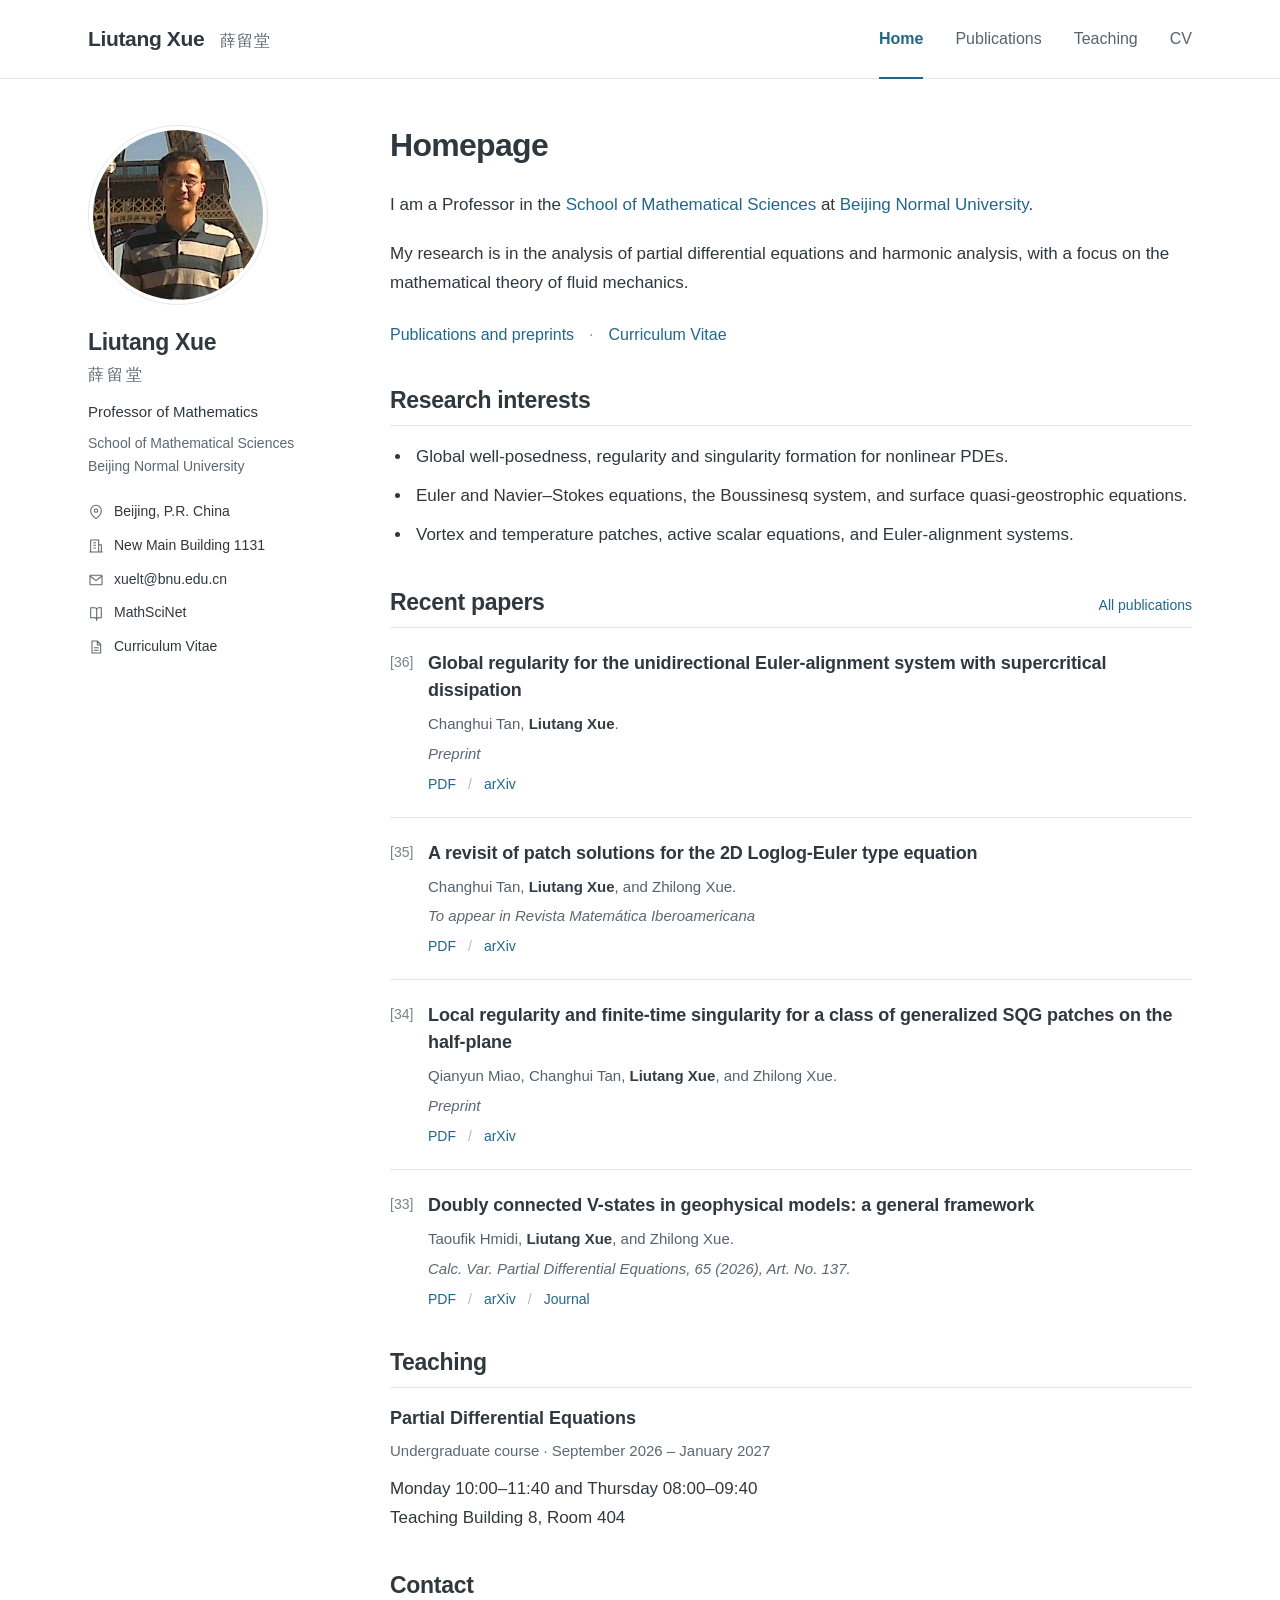
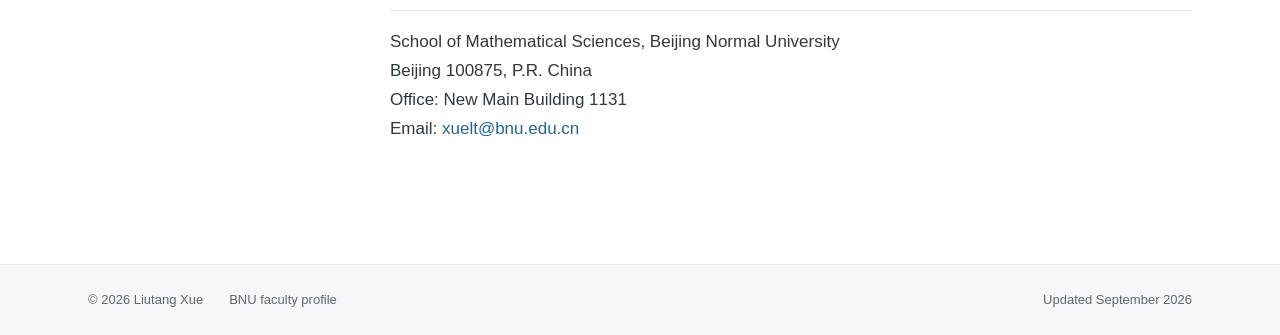
==== index.html @ 88ca73e3 "Add files via upload" ====
<!doctype html>
<html lang="en">
<head>
<meta charset="utf-8">
<meta name="viewport" content="width=device-width, initial-scale=1">
<meta name="description" content="Homepage — Liutang Xue, School of Mathematical Sciences, Beijing Normal University. Research in partial differential equations and mathematical fluid dynamics.">
<meta name="color-scheme" content="light">
<title>Homepage | Liutang Xue</title>
<link rel="icon" type="image/svg+xml" href="">
<link rel="stylesheet" href="assets/style.css">
<script src="assets/site.js" defer></script>
</head>
<body>
<a class="skip-link" href="#main">Skip to content</a>
<header class="masthead"><div class="masthead-inner">
<a class="brand" href="index.html">Liutang Xue <span lang="zh-CN">薛留堂</span></a>
<nav aria-label="Main navigation"><a href="index.html" aria-current="page">Home</a><a href="Papers.html">Publications</a><a href="index.html#teaching">Teaching</a><a href="CV.html">CV</a></nav>
</div></header>
<div class="site-layout">
<aside class="profile" aria-label="Personal information">
<img class="portrait" src="assets/xuelt.jpg" alt="Liutang Xue" width="190" height="190">
<div class="profile-copy"><h2>Liutang Xue</h2><p class="chinese-name" lang="zh-CN">薛留堂</p>
<p class="position">Professor of Mathematics</p>
<p class="affiliation"><a href="https://math.bnu.edu.cn/">School of Mathematical Sciences</a><br><a href="https://www.bnu.edu.cn/">Beijing Normal University</a></p>
<ul class="profile-links">
<li><svg class="icon" viewBox="0 0 24 24" fill="none" stroke="currentColor" stroke-width="1.6" aria-hidden="true"><path d="M20 10c0 6-8 12-8 12S4 16 4 10a8 8 0 1 1 16 0Z"/><circle cx="12" cy="10" r="2.5"/></svg><span>Beijing, P.R. China</span></li>
<li><svg class="icon" viewBox="0 0 24 24" fill="none" stroke="currentColor" stroke-width="1.6" aria-hidden="true"><path d="M4 21V3h12v18M2 21h20M16 10h4v11M8 7h4M8 11h4M8 15h4"/></svg><span>New Main Building 1131</span></li>
<li><svg class="icon" viewBox="0 0 24 24" fill="none" stroke="currentColor" stroke-width="1.6" aria-hidden="true"><rect x="3" y="5" width="18" height="14" rx="1"/><path d="m3 6 9 7 9-7"/></svg><a href="mailto:xuelt@bnu.edu.cn">xuelt@bnu.edu.cn</a></li>
<li><svg class="icon" viewBox="0 0 24 24" fill="none" stroke="currentColor" stroke-width="1.6" aria-hidden="true"><path d="M4 4h6a3 3 0 0 1 3 3v14a4 4 0 0 0-4-2H4Zm16 0h-4a3 3 0 0 0-3 3v14a4 4 0 0 1 4-2h3Z"/></svg><a href="https://mathscinet.ams.org/mathscinet/search/author.html?mrauthid=854383">MathSciNet</a></li>
<li><svg class="icon" viewBox="0 0 24 24" fill="none" stroke="currentColor" stroke-width="1.6" aria-hidden="true"><path d="M6 3h8l5 5v13H6Z M14 3v6h5M9 13h7M9 17h7"/></svg><a href="CV.html">Curriculum Vitae</a></li>
</ul></div>
</aside>
<main id="main" tabindex="-1"><h1>Homepage</h1>
<section class="intro" aria-label="Biography">
<p>I am a Professor in the <a href="https://math.bnu.edu.cn/">School of Mathematical Sciences</a> at <a href="https://www.bnu.edu.cn/">Beijing Normal University</a>.</p>
<p>My research is in the analysis of partial differential equations and harmonic analysis, with a focus on the mathematical theory of fluid mechanics.</p>
<p class="intro-links"><a href="Papers.html">Publications and preprints</a><span aria-hidden="true">·</span><a href="CV.html">Curriculum Vitae</a></p>
</section>
<section aria-labelledby="research-heading"><h2 id="research-heading">Research interests</h2>
<ul class="research-list"><li>Global well-posedness, regularity and singularity formation for nonlinear PDEs.</li><li>Euler and Navier–Stokes equations, the Boussinesq system, and surface quasi-geostrophic equations.</li><li>Vortex and temperature patches, active scalar equations, and Euler-alignment systems.</li></ul>
</section>
<section aria-labelledby="recent-heading"><div class="section-heading"><h2 id="recent-heading">Recent papers</h2><a href="Papers.html">All publications</a></div>
<ol class="papers recent-papers" reversed start="36"><li class="paper" value="36" id="paper-36">
<h3 class="paper-title">Global regularity for the unidirectional Euler-alignment system with supercritical dissipation</h3>
<p class="paper-authors">Changhui Tan, <strong>Liutang Xue</strong>.</p>
<p class="paper-journal">Preprint</p>
<p class="paper-links"><a class="file-link" href="https://arxiv.org/abs/2609.25748" data-local="papers/TX-EAS-supercrit.pdf" data-download="TX-EAS-supercrit.pdf">PDF</a><span aria-hidden="true">/</span><a href="https://arxiv.org/abs/2609.25748">arXiv</a></p>
</li><li class="paper" value="35" id="paper-35">
<h3 class="paper-title">A revisit of patch solutions for the 2D Loglog-Euler type equation</h3>
<p class="paper-authors">Changhui Tan, <strong>Liutang Xue</strong>, and Zhilong Xue.</p>
<p class="paper-journal">To appear in Revista Matemática Iberoamericana</p>
<p class="paper-links"><a class="file-link" href="https://arxiv.org/pdf/2510.18759" data-local="papers/TXX-LoglogEuler-patch.pdf" data-download="TXX-LoglogEuler-patch.pdf">PDF</a><span aria-hidden="true">/</span><a href="https://arxiv.org/abs/2510.18759">arXiv</a></p>
</li><li class="paper" value="34" id="paper-34">
<h3 class="paper-title">Local regularity and finite-time singularity for a class of generalized SQG patches on the half-plane</h3>
<p class="paper-authors">Qianyun Miao, Changhui Tan, <strong>Liutang Xue</strong>, and Zhilong Xue.</p>
<p class="paper-journal">Preprint</p>
<p class="paper-links"><a class="file-link" href="https://arxiv.org/pdf/2410.19273" data-local="papers/MTXX-gSQGpatch.pdf" data-download="MTXX-gSQGpatch.pdf">PDF</a><span aria-hidden="true">/</span><a href="https://arxiv.org/abs/2410.19273">arXiv</a></p>
</li><li class="paper" value="33" id="paper-33">
<h3 class="paper-title">Doubly connected V-states in geophysical models: a general framework</h3>
<p class="paper-authors">Taoufik Hmidi, <strong>Liutang Xue</strong>, and Zhilong Xue.</p>
<p class="paper-journal">Calc. Var. Partial Differential Equations, 65 (2026), Art. No. 137.</p>
<p class="paper-links"><a class="file-link" href="https://arxiv.org/pdf/2504.08143" data-local="papers/HXX-doubVstates.pdf" data-download="HXX-doubVstates.pdf">PDF</a><span aria-hidden="true">/</span><a href="https://arxiv.org/abs/2504.08143">arXiv</a><span aria-hidden="true">/</span><a href="https://link.springer.com/article/10.1007/s00526-026-03295-4">Journal</a></p>
</li></ol></section>
<section id="teaching" aria-labelledby="teaching-heading"><h2 id="teaching-heading">Teaching</h2>
<h3 class="course-title">Partial Differential Equations</h3><p class="course-meta">Undergraduate course · September 2026 – January 2027</p>
<p>Monday 10:00–11:40 and Thursday 08:00–09:40<br>Teaching Building 8, Room 404</p>
</section>
<section aria-labelledby="contact-heading"><h2 id="contact-heading">Contact</h2><p>School of Mathematical Sciences, Beijing Normal University<br>Beijing 100875, P.R. China<br>Office: New Main Building 1131<br>Email: <a href="mailto:xuelt@bnu.edu.cn">xuelt@bnu.edu.cn</a></p></section></main>
</div>
<footer class="site-footer"><div><span>© 2026 Liutang Xue</span><a href="https://math.bnu.edu.cn/jzg/szdw/xy/715f042432404a1d8bb5d728465e90d0.htm">BNU faculty profile</a><span>Updated September 2026</span></div></footer>
</body></html>
---- assets/style.css ----
/* Academic homepage. No external fonts or style dependencies. */
:root{--ink:#30383f;--muted:#5e6871;--link:#21678b;--rule:#e4e8eb;--soft:#f5f7f8;--width:1160px}
*{box-sizing:border-box}html{scroll-behavior:smooth;scroll-padding-top:30px}body{margin:0;color:var(--ink);background:#fff;font:17px/1.7 -apple-system,BlinkMacSystemFont,"Segoe UI",Arial,"Noto Sans",sans-serif;overflow-wrap:break-word}
a{color:var(--link);text-decoration:none;text-underline-offset:3px}a:hover{text-decoration:underline}a:focus-visible{outline:2px solid var(--link);outline-offset:4px}strong{font-weight:650}
.skip-link{position:fixed;left:16px;top:-90px;z-index:10;background:#fff;padding:8px 14px;border:1px solid var(--link)}.skip-link:focus{top:10px}
.masthead{border-bottom:1px solid var(--rule)}.masthead-inner{max-width:var(--width);margin:auto;min-height:78px;display:flex;align-items:center;gap:50px;padding:12px 28px}.brand{color:var(--ink);font-size:21px;letter-spacing:-.35px;font-weight:700;white-space:nowrap}.brand span{font-size:16px;font-weight:400;color:var(--muted);margin-left:10px;letter-spacing:1px}.masthead nav{display:flex;gap:32px;margin-left:auto;align-items:center}.masthead nav a{font-size:16px;color:#58636d;position:relative;padding:8px 0;white-space:nowrap}.masthead nav a[aria-current]{color:var(--link);font-weight:650}.masthead nav a[aria-current]:after{content:"";position:absolute;bottom:-18px;left:0;right:0;height:2px;background:var(--link)}
.site-layout{max-width:var(--width);margin:46px auto 72px;display:grid;grid-template-columns:235px minmax(0,1fr);gap:67px;padding:0 28px;min-height:calc(100vh - 278px)}.profile{align-self:start;position:sticky;top:30px}.portrait{width:180px;height:180px;object-fit:cover;object-position:center 32%;border-radius:50%;display:block;margin:0 0 23px;border:1px solid var(--rule);padding:4px;background:#fff}.profile h2{font-size:23px;line-height:1.3;font-weight:700;letter-spacing:-.3px;margin:0 0 3px;border:0;padding:0}.chinese-name{font-size:16px;letter-spacing:3px;color:var(--muted);margin:0 0 13px}.position{font-size:15px;line-height:1.5;margin:0 0 8px}.affiliation{font-size:14px;line-height:1.7;margin:0 0 22px}.affiliation a{color:var(--muted)}.profile-links{padding:0;margin:0;list-style:none;font-size:14px;line-height:1.55}.profile-links li{display:flex;gap:10px;align-items:flex-start;margin:12px 0}.profile-links a{color:var(--ink)}.icon{width:16px;height:16px;flex-shrink:0;margin-top:3px;color:var(--muted)}
main{min-width:0;padding-bottom:30px}h1{font-size:32px;line-height:1.25;font-weight:700;letter-spacing:-.7px;margin:0 0 26px}h2{font-size:23px;line-height:1.4;letter-spacing:-.3px;margin:36px 0 17px;font-weight:650;padding-bottom:9px;border-bottom:1px solid var(--rule)}h3{font-size:18px;line-height:1.55}p{margin:0 0 18px}.intro p{margin-bottom:20px}.intro-links{display:flex;gap:15px;flex-wrap:wrap;font-size:16px;padding-top:3px}.intro-links span{color:#8e979d}.research-list{padding-left:22px;margin:0}.research-list li{padding-left:4px;margin:10px 0}.section-heading{display:flex;align-items:baseline;gap:20px;border-bottom:1px solid var(--rule);margin:36px 0 22px;padding-bottom:9px}.section-heading h2{border:0;margin:0;padding:0}.section-heading>a{margin-left:auto;font-size:14px;white-space:nowrap}
.papers{list-style:none;counter-reset:none;padding:0;margin:0}.paper{position:relative;padding:0 0 22px 38px;margin-bottom:22px;border-bottom:1px solid var(--rule)}.paper:before{content:"[" attr(value) "]";position:absolute;left:0;top:1px;font:14px/1.65 "Segoe UI",Arial,sans-serif;color:#78828a;font-variant-numeric:tabular-nums}.paper-title{font-size:18px;letter-spacing:-.12px;line-height:1.5;font-weight:600;margin:0 0 8px}.paper-authors{font-size:15px;line-height:1.65;margin:0 0 5px;color:#55616b}.paper-authors strong{color:#343c43}.paper-journal{font-size:15px;line-height:1.6;color:var(--muted);font-style:italic;margin:0 0 8px}.paper-links{font-size:14px;line-height:1.5;display:flex;flex-wrap:wrap;gap:12px;margin:0}.paper-links>span{color:#b2bac0}.paper:last-child{margin-bottom:0}.recent-papers .paper:last-child{border:0;padding-bottom:0}.page-intro{margin-bottom:32px;font-size:16px}.course-title{margin:0 0 5px;font-size:18px}.course-meta{font-size:15px;color:var(--muted);margin-bottom:12px}#teaching{scroll-margin-top:28px}.cv-intro{font-size:18px;line-height:1.9}.cv-intro span{font-size:16px;margin-left:7px}.download-link{display:inline-flex;align-items:center;gap:10px;border:1px solid #b3c9d5;border-radius:3px;padding:10px 16px;font-size:16px;margin:10px 0 4px}.download-link .icon{color:var(--link);margin:0}.download-link:hover{background:var(--soft)}.back-top{margin-top:30px;font-size:15px}
.site-footer{border-top:1px solid var(--rule);background:var(--soft);font-size:13px;color:var(--muted)}.site-footer>div{max-width:var(--width);margin:auto;padding:24px 28px;display:flex;gap:26px;flex-wrap:wrap}.site-footer>div>span:last-child{margin-left:auto}.site-footer a{color:var(--muted)}
@media(min-width:1450px){:root{--width:1220px}.site-layout{gap:84px;grid-template-columns:240px minmax(0,1fr)}}
@media(max-width:850px){.masthead-inner{gap:15px;flex-wrap:wrap;padding:17px 24px}.masthead nav{gap:24px}.brand span{display:none}.site-layout{grid-template-columns:195px minmax(0,1fr);gap:35px;padding:0 24px}.portrait{width:155px;height:155px}.profile h2{font-size:21px}.affiliation{font-size:14px}body{font-size:16px}.masthead nav a[aria-current]:after{bottom:-17px}}
@media(max-width:650px){.masthead-inner{padding:15px 22px 10px;display:block}.brand{font-size:21px}.brand span{display:inline}.masthead nav{margin-top:10px;gap:25px}.masthead nav a{font-size:15px;padding-bottom:6px}.masthead nav a[aria-current]:after{bottom:-10px}.site-layout{display:block;padding:0 22px;margin-top:28px;margin-bottom:30px}.profile{position:static;display:flex;gap:21px;border-bottom:1px solid var(--rule);padding-bottom:27px;margin-bottom:31px}.portrait{width:90px;height:90px;padding:2px;margin:2px 0 0}.profile-copy{min-width:0;flex:1}.profile h2{font-size:21px}.chinese-name{font-size:14px;margin-bottom:9px}.position{font-size:14px}.affiliation{margin-bottom:12px}.profile-links{font-size:14px}.profile-links li{margin:8px 0}.profile-links li:first-child,.profile-links li:nth-child(2){display:none}h1{font-size:28px;margin-bottom:22px}h2{font-size:22px;margin-top:30px}.section-heading{margin-top:30px}.section-heading h2{font-size:21px}.section-heading>a{font-size:14px}.paper{padding-left:31px}.paper-title{font-size:17px}.paper-authors,.paper-journal{font-size:14px}.intro-links{gap:10px;font-size:15px}.site-footer>div{padding:20px 22px;gap:7px 20px}.site-footer>div>span:last-child{margin-left:0;width:100%}}
@media(prefers-reduced-motion:reduce){html{scroll-behavior:auto}}
@media print{.masthead,.profile,.site-footer,.skip-link,.back-top{display:none}.site-layout{display:block;margin:0;padding:0}main{max-width:none}body{font-size:11pt}.paper{break-inside:avoid}.paper-title{font-size:12pt}.paper-authors,.paper-journal,.paper-links{font-size:10pt}h1{font-size:22pt}a{color:#222}.paper-links{display:block}.paper-links a{margin-right:12px}.paper-links span{display:none}}
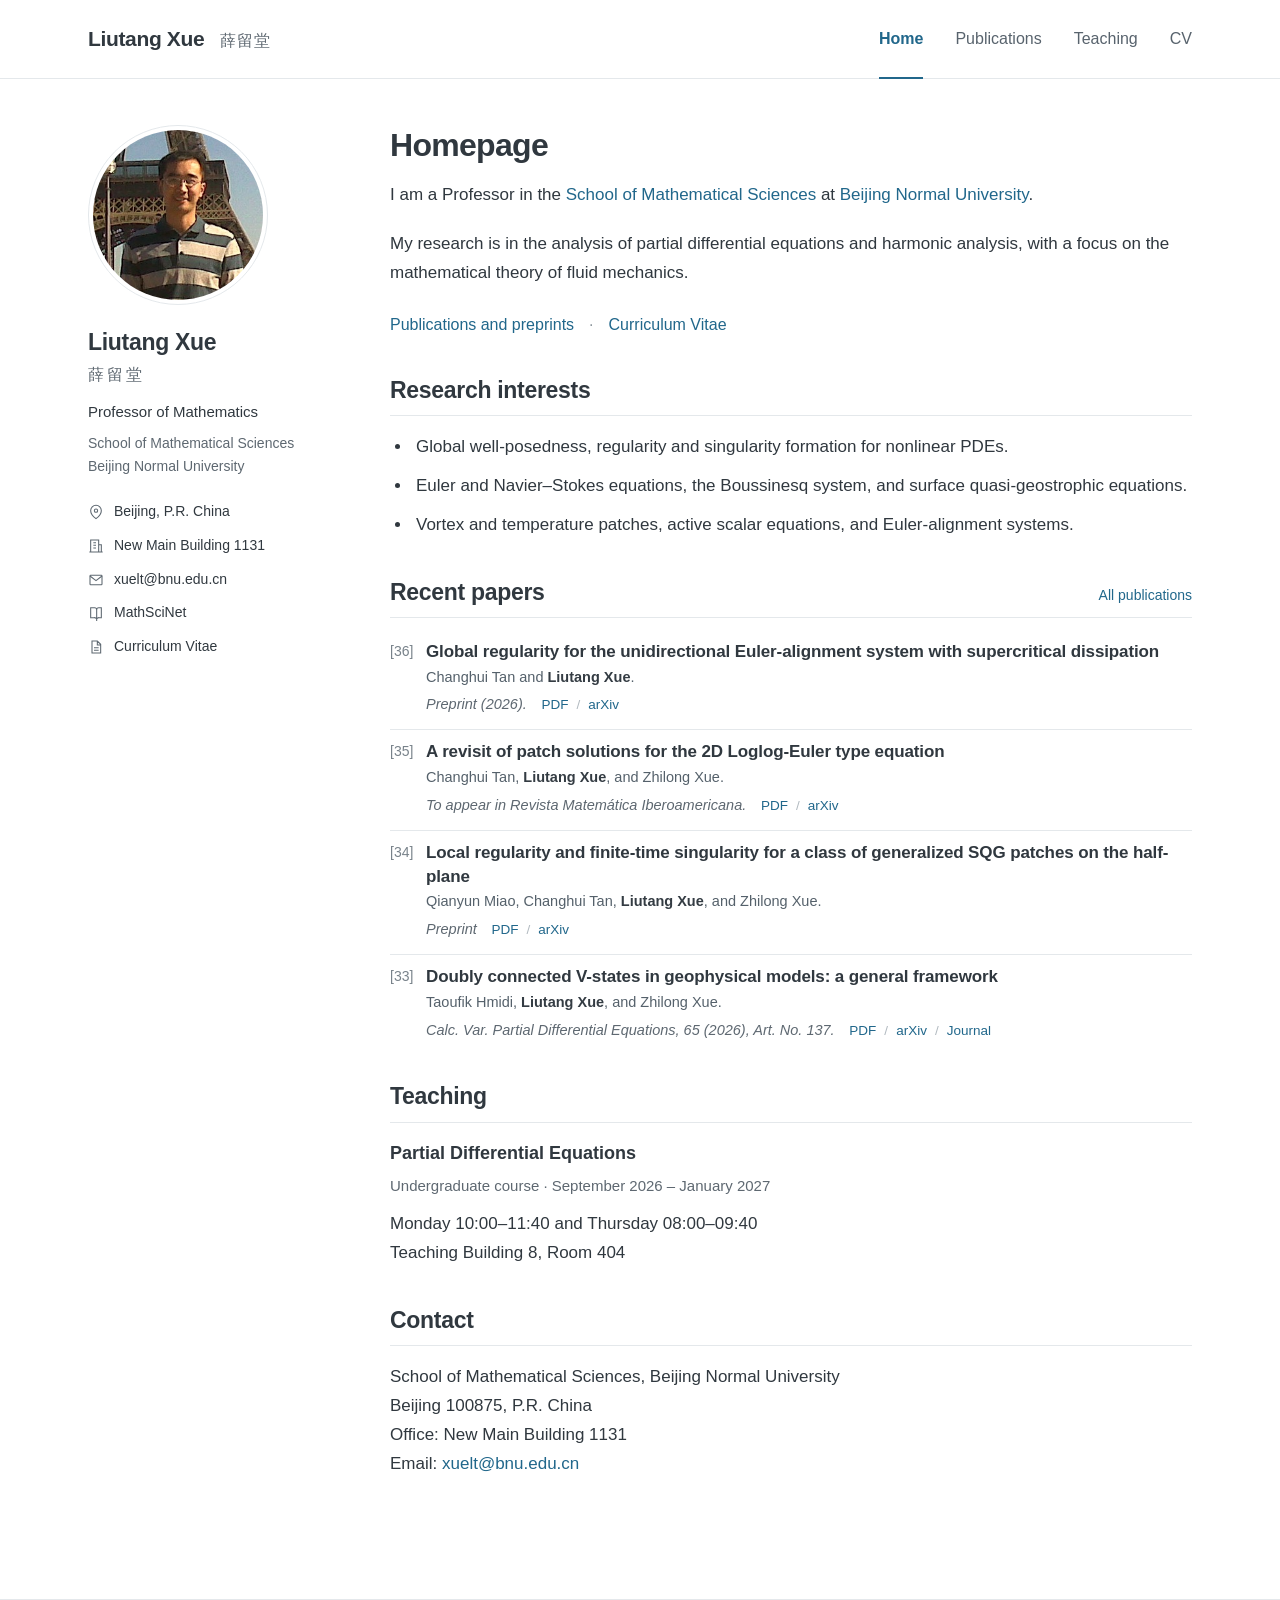
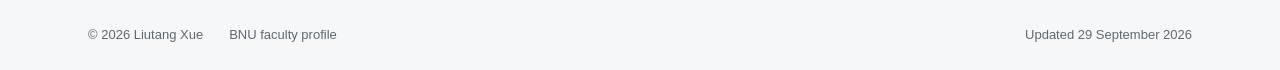
==== commit 438d6c0a: "Add files via upload" ====
--- a/index.html
+++ b/index.html
@@ -6,10 +6,33 @@
 <meta name="description" content="Homepage — Liutang Xue, School of Mathematical Sciences, Beijing Normal University. Research in partial differential equations and mathematical fluid dynamics.">
 <meta name="color-scheme" content="light">
 <title>Homepage | Liutang Xue</title>
-<link rel="icon" type="image/svg+xml" href="">
+<link rel="icon" type="image/svg+xml" href="data:image/svg+xml,%3Csvg%20xmlns%3D%22http%3A//www.w3.org/2000/svg%22%20viewBox%3D%220%200%2064%2064%22%3E%3Crect%20width%3D%2264%22%20height%3D%2264%22%20rx%3D%2212%22%20fill%3D%22%231e4662%22/%3E%3Ctext%20x%3D%2232%22%20y%3D%2243%22%20text-anchor%3D%22middle%22%20font-family%3D%22Georgia%2Cserif%22%20font-size%3D%2235%22%20fill%3D%22white%22%3ELX%3C/text%3E%3C/svg%3E">
 <link rel="stylesheet" href="assets/style.css">
-<script src="assets/site.js" defer></script>
-</head>
+<style id="compact-publications">
+/* Shared publication layout, embedded so only these two HTML files need replacing. */
+#main > h1 { margin-bottom: 16px; }
+#main > .page-intro { margin-bottom: 22px; }
+.papers .paper { padding: 0 0 10px 36px; margin-bottom: 10px; }
+.papers .paper-title { font-size: 17px; line-height: 1.4; margin: 0 0 3px; }
+.papers .paper-authors { font-size: 14.5px; line-height: 1.5; margin: 0 0 2px; }
+.papers .paper-journal { display: inline; font-size: 14.5px; line-height: 1.5; margin: 0; }
+.papers .paper-links { display: inline-flex; flex-wrap: wrap; align-items: baseline; gap: 8px; font-size: 13.5px; line-height: 1.5; margin: 0 0 0 10px; }
+.papers .paper-links a { white-space: nowrap; }
+.papers .paper::before { top: 0; line-height: 1.7; }
+.papers .paper:last-child { margin-bottom: 0; }
+.recent-papers .paper:last-child { padding-bottom: 0; border: 0; }
+@media (max-width: 650px) {
+  .papers .paper { padding-left: 31px; }
+  .papers .paper-title { font-size: 16px; }
+  .papers .paper-authors, .papers .paper-journal { font-size: 14px; }
+  .papers .paper-links { font-size: 13px; }
+}
+@media print {
+  .papers .paper { padding-bottom: 8px; margin-bottom: 8px; }
+  .papers .paper-title { font-size: 11pt; }
+  .papers .paper-authors, .papers .paper-journal, .papers .paper-links { font-size: 10pt; }
+}
+</style></head>
 <body>
 <a class="skip-link" href="#main">Skip to content</a>
 <header class="masthead"><div class="masthead-inner">
@@ -23,18 +46,18 @@
 <p class="position">Professor of Mathematics</p>
 <p class="affiliation"><a href="https://math.bnu.edu.cn/">School of Mathematical Sciences</a><br><a href="https://www.bnu.edu.cn/">Beijing Normal University</a></p>
 <ul class="profile-links">
-<li><svg class="icon" viewBox="0 0 24 24" fill="none" stroke="currentColor" stroke-width="1.6" aria-hidden="true"><path d="M20 10c0 6-8 12-8 12S4 16 4 10a8 8 0 1 1 16 0Z"/><circle cx="12" cy="10" r="2.5"/></svg><span>Beijing, P.R. China</span></li>
-<li><svg class="icon" viewBox="0 0 24 24" fill="none" stroke="currentColor" stroke-width="1.6" aria-hidden="true"><path d="M4 21V3h12v18M2 21h20M16 10h4v11M8 7h4M8 11h4M8 15h4"/></svg><span>New Main Building 1131</span></li>
-<li><svg class="icon" viewBox="0 0 24 24" fill="none" stroke="currentColor" stroke-width="1.6" aria-hidden="true"><rect x="3" y="5" width="18" height="14" rx="1"/><path d="m3 6 9 7 9-7"/></svg><a href="mailto:xuelt@bnu.edu.cn">xuelt@bnu.edu.cn</a></li>
-<li><svg class="icon" viewBox="0 0 24 24" fill="none" stroke="currentColor" stroke-width="1.6" aria-hidden="true"><path d="M4 4h6a3 3 0 0 1 3 3v14a4 4 0 0 0-4-2H4Zm16 0h-4a3 3 0 0 0-3 3v14a4 4 0 0 1 4-2h3Z"/></svg><a href="https://mathscinet.ams.org/mathscinet/search/author.html?mrauthid=854383">MathSciNet</a></li>
-<li><svg class="icon" viewBox="0 0 24 24" fill="none" stroke="currentColor" stroke-width="1.6" aria-hidden="true"><path d="M6 3h8l5 5v13H6Z M14 3v6h5M9 13h7M9 17h7"/></svg><a href="CV.html">Curriculum Vitae</a></li>
+<li><svg class="icon" fill="none" stroke="currentColor" stroke-width="1.6" aria-hidden="true" viewBox="0 0 24 24"><path d="M20 10c0 6-8 12-8 12S4 16 4 10a8 8 0 1 1 16 0Z"></path><circle cx="12" cy="10" r="2.5"></circle></svg><span>Beijing, P.R. China</span></li>
+<li><svg class="icon" fill="none" stroke="currentColor" stroke-width="1.6" aria-hidden="true" viewBox="0 0 24 24"><path d="M4 21V3h12v18M2 21h20M16 10h4v11M8 7h4M8 11h4M8 15h4"></path></svg><span>New Main Building 1131</span></li>
+<li><svg class="icon" fill="none" stroke="currentColor" stroke-width="1.6" aria-hidden="true" viewBox="0 0 24 24"><rect x="3" y="5" width="18" height="14" rx="1"></rect><path d="m3 6 9 7 9-7"></path></svg><a href="mailto:xuelt@bnu.edu.cn">xuelt@bnu.edu.cn</a></li>
+<li><svg class="icon" fill="none" stroke="currentColor" stroke-width="1.6" aria-hidden="true" viewBox="0 0 24 24"><path d="M4 4h6a3 3 0 0 1 3 3v14a4 4 0 0 0-4-2H4Zm16 0h-4a3 3 0 0 0-3 3v14a4 4 0 0 1 4-2h3Z"></path></svg><a href="https://mathscinet.ams.org/mathscinet/search/author.html?mrauthid=854383">MathSciNet</a></li>
+<li><svg class="icon" fill="none" stroke="currentColor" stroke-width="1.6" aria-hidden="true" viewBox="0 0 24 24"><path d="M6 3h8l5 5v13H6Z M14 3v6h5M9 13h7M9 17h7"></path></svg><a href="files/xue_cv.pdf" target="_blank" rel="noopener" aria-label="Curriculum Vitae (PDF)">Curriculum Vitae</a></li>
 </ul></div>
 </aside>
 <main id="main" tabindex="-1"><h1>Homepage</h1>
 <section class="intro" aria-label="Biography">
 <p>I am a Professor in the <a href="https://math.bnu.edu.cn/">School of Mathematical Sciences</a> at <a href="https://www.bnu.edu.cn/">Beijing Normal University</a>.</p>
 <p>My research is in the analysis of partial differential equations and harmonic analysis, with a focus on the mathematical theory of fluid mechanics.</p>
-<p class="intro-links"><a href="Papers.html">Publications and preprints</a><span aria-hidden="true">·</span><a href="CV.html">Curriculum Vitae</a></p>
+<p class="intro-links"><a href="Papers.html">Publications and preprints</a><span aria-hidden="true">·</span><a href="files/xue_cv.pdf" target="_blank" rel="noopener" aria-label="Curriculum Vitae (PDF)">Curriculum Vitae</a></p>
 </section>
 <section aria-labelledby="research-heading"><h2 id="research-heading">Research interests</h2>
 <ul class="research-list"><li>Global well-posedness, regularity and singularity formation for nonlinear PDEs.</li><li>Euler and Navier–Stokes equations, the Boussinesq system, and surface quasi-geostrophic equations.</li><li>Vortex and temperature patches, active scalar equations, and Euler-alignment systems.</li></ul>
@@ -42,30 +65,34 @@
 <section aria-labelledby="recent-heading"><div class="section-heading"><h2 id="recent-heading">Recent papers</h2><a href="Papers.html">All publications</a></div>
 <ol class="papers recent-papers" reversed start="36"><li class="paper" value="36" id="paper-36">
 <h3 class="paper-title">Global regularity for the unidirectional Euler-alignment system with supercritical dissipation</h3>
-<p class="paper-authors">Changhui Tan, <strong>Liutang Xue</strong>.</p>
-<p class="paper-journal">Preprint</p>
-<p class="paper-links"><a class="file-link" href="https://arxiv.org/abs/2609.25748" data-local="papers/TX-EAS-supercrit.pdf" data-download="TX-EAS-supercrit.pdf">PDF</a><span aria-hidden="true">/</span><a href="https://arxiv.org/abs/2609.25748">arXiv</a></p>
-</li><li class="paper" value="35" id="paper-35">
+<p class="paper-authors">Changhui Tan and <strong>Liutang Xue</strong>.</p>
+<p class="paper-journal">Preprint (2026).</p>
+<p class="paper-links"><a class="file-link" href="papers/TX-EAS-supercrit.pdf" target="_blank" rel="noopener" aria-label="PDF: Global regularity for the unidirectional Euler-alignment system with supercritical dissipation">PDF</a> <span aria-hidden="true">/</span> <a href="https://arxiv.org/abs/2609.25748">arXiv</a> </p>
+</li>
+<li class="paper" value="35" id="paper-35">
 <h3 class="paper-title">A revisit of patch solutions for the 2D Loglog-Euler type equation</h3>
 <p class="paper-authors">Changhui Tan, <strong>Liutang Xue</strong>, and Zhilong Xue.</p>
-<p class="paper-journal">To appear in Revista Matemática Iberoamericana</p>
-<p class="paper-links"><a class="file-link" href="https://arxiv.org/pdf/2510.18759" data-local="papers/TXX-LoglogEuler-patch.pdf" data-download="TXX-LoglogEuler-patch.pdf">PDF</a><span aria-hidden="true">/</span><a href="https://arxiv.org/abs/2510.18759">arXiv</a></p>
-</li><li class="paper" value="34" id="paper-34">
+<p class="paper-journal">To appear in Revista Matemática Iberoamericana.</p>
+<p class="paper-links"><a class="file-link" href="papers/TXX-LoglogEuler-patch.pdf" target="_blank" rel="noopener" aria-label="PDF: A revisit of patch solutions for the 2D Loglog-Euler type equation">PDF</a> <span aria-hidden="true">/</span> <a href="https://arxiv.org/abs/2510.18759">arXiv</a> </p>
+</li>
+<li class="paper" value="34" id="paper-34">
 <h3 class="paper-title">Local regularity and finite-time singularity for a class of generalized SQG patches on the half-plane</h3>
 <p class="paper-authors">Qianyun Miao, Changhui Tan, <strong>Liutang Xue</strong>, and Zhilong Xue.</p>
 <p class="paper-journal">Preprint</p>
-<p class="paper-links"><a class="file-link" href="https://arxiv.org/pdf/2410.19273" data-local="papers/MTXX-gSQGpatch.pdf" data-download="MTXX-gSQGpatch.pdf">PDF</a><span aria-hidden="true">/</span><a href="https://arxiv.org/abs/2410.19273">arXiv</a></p>
-</li><li class="paper" value="33" id="paper-33">
+<p class="paper-links"><a class="file-link" href="papers/MTXX-gSQGpatch.pdf" target="_blank" rel="noopener" aria-label="PDF: Local regularity and finite-time singularity for a class of generalized SQG patches on the half-plane">PDF</a> <span aria-hidden="true">/</span> <a href="https://arxiv.org/abs/2410.19273">arXiv</a> </p>
+</li>
+<li class="paper" value="33" id="paper-33">
 <h3 class="paper-title">Doubly connected V-states in geophysical models: a general framework</h3>
 <p class="paper-authors">Taoufik Hmidi, <strong>Liutang Xue</strong>, and Zhilong Xue.</p>
 <p class="paper-journal">Calc. Var. Partial Differential Equations, 65 (2026), Art. No. 137.</p>
-<p class="paper-links"><a class="file-link" href="https://arxiv.org/pdf/2504.08143" data-local="papers/HXX-doubVstates.pdf" data-download="HXX-doubVstates.pdf">PDF</a><span aria-hidden="true">/</span><a href="https://arxiv.org/abs/2504.08143">arXiv</a><span aria-hidden="true">/</span><a href="https://link.springer.com/article/10.1007/s00526-026-03295-4">Journal</a></p>
-</li></ol></section>
+<p class="paper-links"><a class="file-link" href="papers/HXX-doubVstates.pdf" target="_blank" rel="noopener" aria-label="PDF: Doubly connected V-states in geophysical models: a general framework">PDF</a> <span aria-hidden="true">/</span> <a href="https://arxiv.org/abs/2504.08143">arXiv</a> <span aria-hidden="true">/</span> <a href="https://link.springer.com/article/10.1007/s00526-026-03295-4">Journal</a> </p>
+</li>
+</ol></section>
 <section id="teaching" aria-labelledby="teaching-heading"><h2 id="teaching-heading">Teaching</h2>
 <h3 class="course-title">Partial Differential Equations</h3><p class="course-meta">Undergraduate course · September 2026 – January 2027</p>
 <p>Monday 10:00–11:40 and Thursday 08:00–09:40<br>Teaching Building 8, Room 404</p>
 </section>
 <section aria-labelledby="contact-heading"><h2 id="contact-heading">Contact</h2><p>School of Mathematical Sciences, Beijing Normal University<br>Beijing 100875, P.R. China<br>Office: New Main Building 1131<br>Email: <a href="mailto:xuelt@bnu.edu.cn">xuelt@bnu.edu.cn</a></p></section></main>
 </div>
-<footer class="site-footer"><div><span>© 2026 Liutang Xue</span><a href="https://math.bnu.edu.cn/jzg/szdw/xy/715f042432404a1d8bb5d728465e90d0.htm">BNU faculty profile</a><span>Updated September 2026</span></div></footer>
-</body></html>
+<footer class="site-footer"><div><span>© 2026 Liutang Xue</span><a href="https://math.bnu.edu.cn/jzg/szdw/xy/715f042432404a1d8bb5d728465e90d0.htm">BNU faculty profile</a><span>Updated 29 September 2026</span></div></footer>
+</body></html>
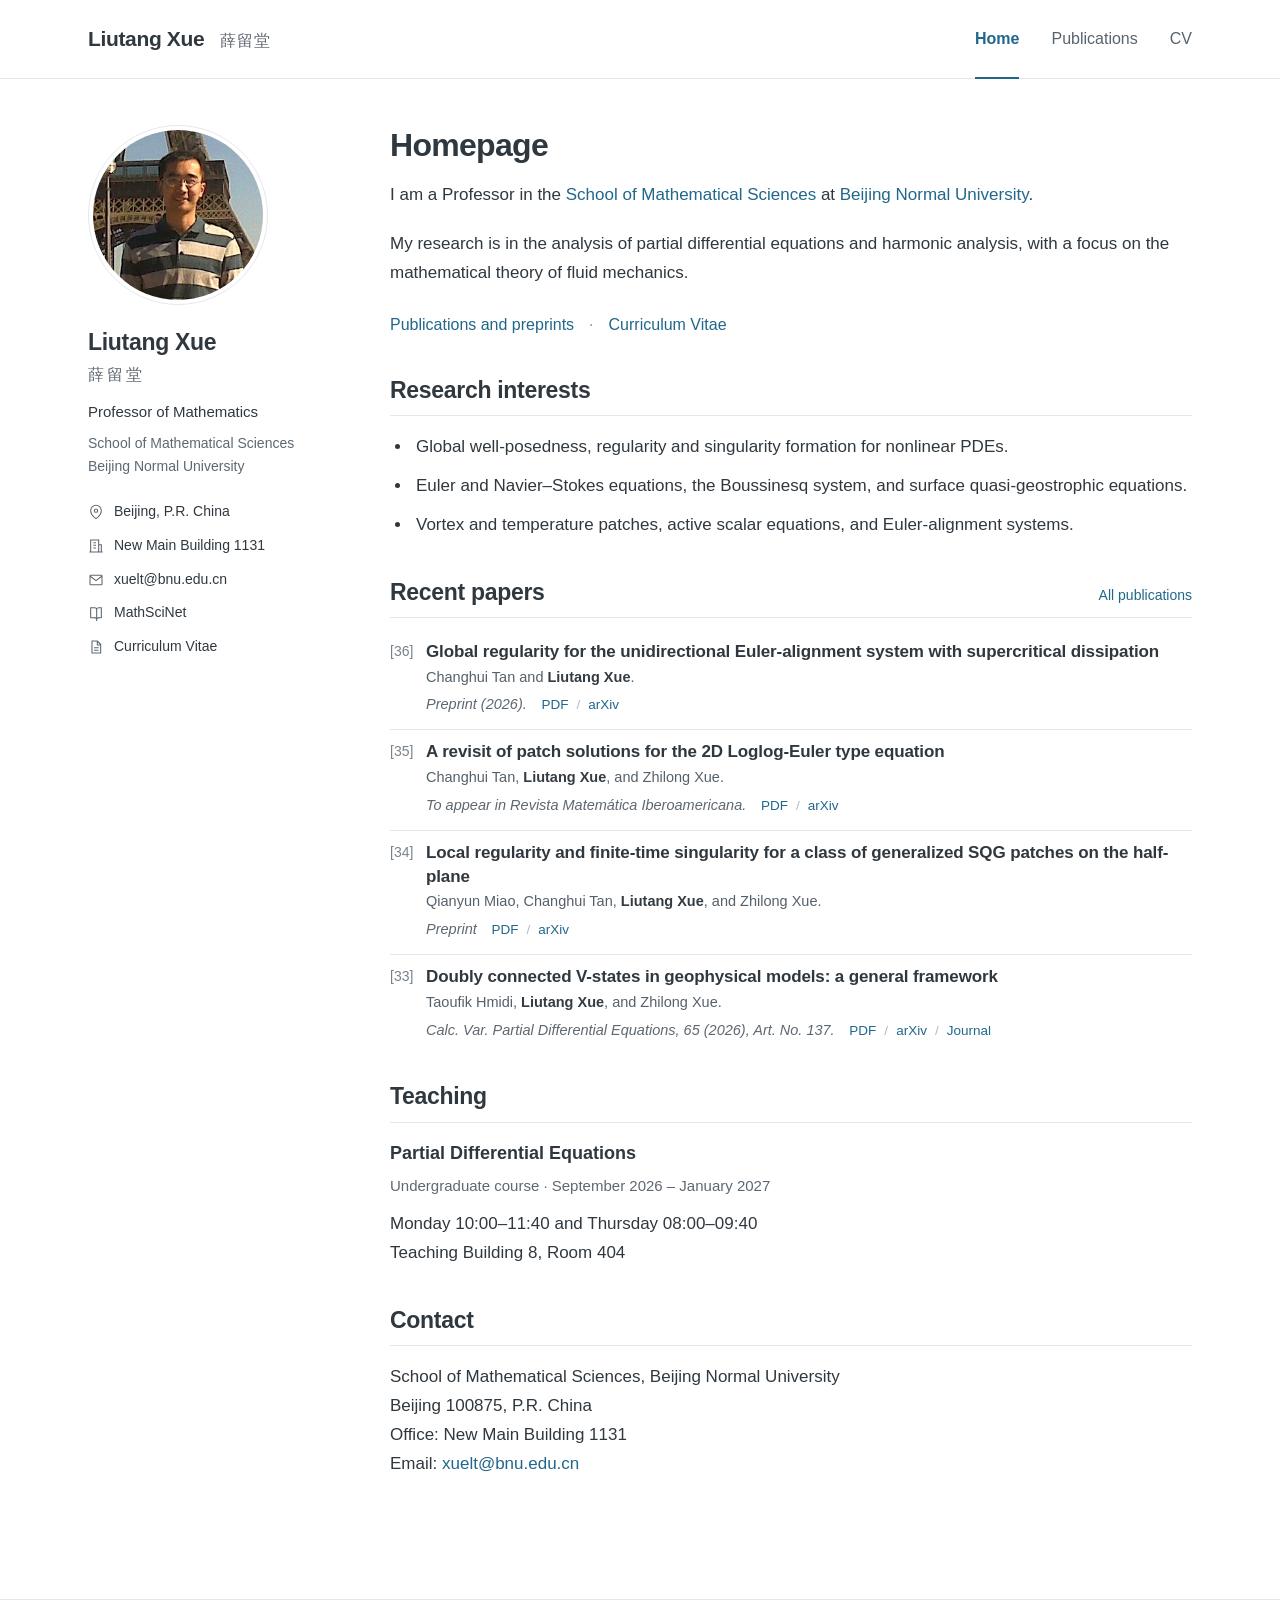
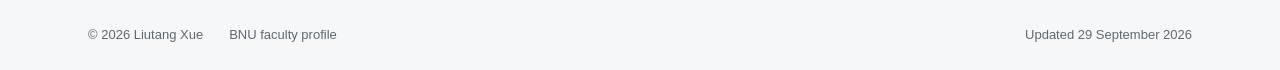
==== commit c57599d2: "Add files via upload" ====
--- a/index.html
+++ b/index.html
@@ -37,7 +37,7 @@
 <a class="skip-link" href="#main">Skip to content</a>
 <header class="masthead"><div class="masthead-inner">
 <a class="brand" href="index.html">Liutang Xue <span lang="zh-CN">薛留堂</span></a>
-<nav aria-label="Main navigation"><a href="index.html" aria-current="page">Home</a><a href="Papers.html">Publications</a><a href="index.html#teaching">Teaching</a><a href="CV.html">CV</a></nav>
+<nav aria-label="Main navigation"><a href="index.html" aria-current="page">Home</a><a href="Papers.html">Publications</a><a href="CV.html">CV</a></nav>
 </div></header>
 <div class="site-layout">
 <aside class="profile" aria-label="Personal information">
